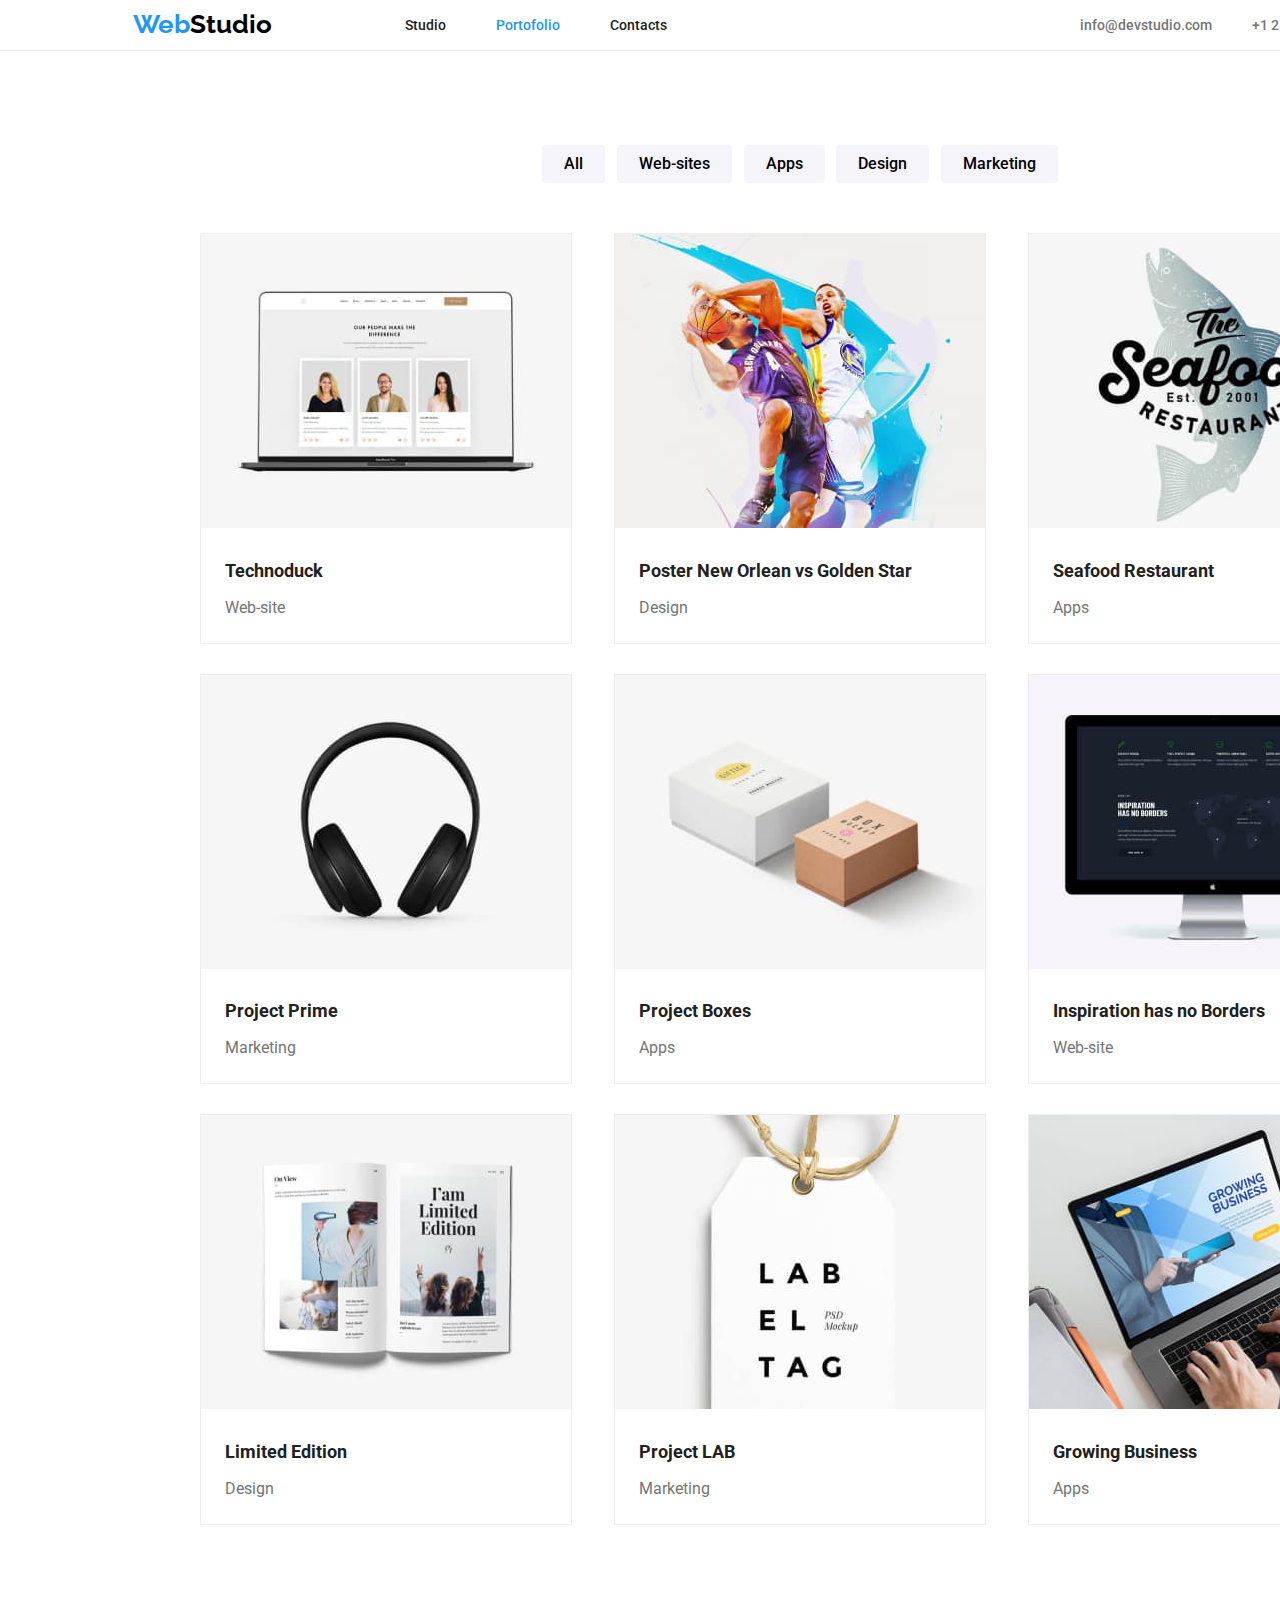
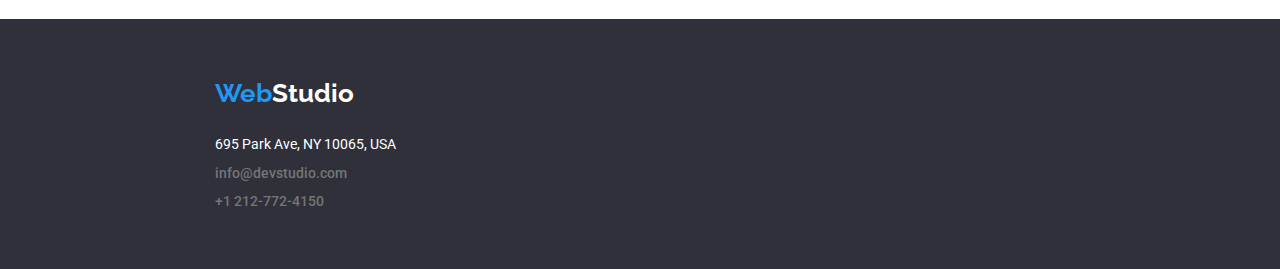
==== portofolio.html @ 1a27a384 "Initial commit" ====
<!DOCTYPE html>
<html lang="en">
  <head>
    <meta charset="UTF-8" />
    <meta name="viewport" content="width=device-width, initial-scale=1.0" />
    <link
      rel="stylesheet"
      href="https://cdnjs.cloudflare.com/ajax/libs/modern-normalize/1.0.0/modern-normalize.min.css"
    />
    <link rel="preconnect" href="https://fonts.googleapis.com" />
    <link rel="preconnect" href="https://fonts.gstatic.com" crossorigin />
    <link
      href="https://fonts.googleapis.com/css2?family=Raleway:wght@700&family=Roboto:wght@400;500;700;900&display=swap"
      rel="stylesheet"
    />
    <link rel="stylesheet" href="./css/styles.css" />
    <title>Portofolio</title>
  </head>
  <body>
    <header class="header-container">
      <div class="navigation-container">
        <a
          class="main-link"
          href="https://panabogdanc.github.io/goit-markup-hw-03/"
          ><span class="main-link-style">Web</span>Studio</a
        >
        <nav class="navigation-link">
          <ul>
            <li>
              <a class="navigation-link-address" href="./index.html">Studio</a>
            </li>
            <li>
              <a class="navigation-link-address actual" href="./portofolio.html"
                >Portofolio</a
              >
            </li>
            <li>
              <a class="navigation-link-address" href="./contacts.html"
                >Contacts</a
              >
            </li>
          </ul>
        </nav>
      </div>

      <ul class="address-container">
        <li>
          <a class="contact-method" href="mailto:info@devstudio.com"
            >info@devstudio.com</a
          >
        </li>
        <li>
          <a class="contact-method" href="tel:+1212-772-4150"
            >+1 212-772-4150</a
          >
        </li>
      </ul>
    </header>
    <main>
      <section class="main-section-container">
        <div class="cards-section-container">
          <ul class="portofolio-buttons-container">
            <li>
              <button class="portofolio-button" type="button">All</button>
            </li>
            <li>
              <button class="portofolio-button" type="button">Web-sites</button>
            </li>
            <li>
              <button class="portofolio-button" type="button">Apps</button>
            </li>
            <li>
              <button class="portofolio-button" type="button">Design</button>
            </li>
            <li>
              <button class="portofolio-button" type="button">Marketing</button>
            </li>
          </ul>
          <ul class="cards-container">
            <li>
              <article>
                <img
                  src="./images/technoduck.jpg"
                  width="370"
                  height="294"
                  alt="Technoduck website"
                />
                <h3 class="project-name">Technoduck</h3>
                <p class="project-category">Web-site</p>
              </article>
            </li>
            <li>
              <article>
                <img
                  src="./images/basketball-poster.jpg"
                  width="370"
                  height="294"
                  alt="Basketball poster"
                />
                <h3 class="project-name">Poster New Orlean vs Golden Star</h3>
                <p class="project-category">Design</p>
              </article>
            </li>
            <li>
              <article>
                <img
                  src="./images/seafood-restaurant.jpg"
                  width="370"
                  height="294"
                  alt="Seafood restaurant logo"
                />
                <h3 class="project-name">Seafood Restaurant</h3>
                <p class="project-category">Apps</p>
              </article>
            </li>
            <li>
              <article>
                <img
                  src="./images/headphones.jpg"
                  width="370"
                  height="294"
                  alt="Headphones"
                />
                <h3 class="project-name">Project Prime</h3>
                <p class="project-category">Marketing</p>
              </article>
            </li>
            <li>
              <article>
                <img
                  src="./images/boxes.jpg"
                  width="370"
                  height="294"
                  alt="Boxes"
                />
                <h3 class="project-name">Project Boxes</h3>
                <p class="project-category">Apps</p>
              </article>
            </li>
            <li>
              <article>
                <img
                  src="./images/imac.jpg"
                  width="370"
                  height="294"
                  alt="iMac"
                />
                <h3 class="project-name">Inspiration has no Borders</h3>
                <p class="project-category">Web-site</p>
              </article>
            </li>
            <li>
              <article>
                <img
                  src="./images/book.jpg"
                  width="370"
                  height="294"
                  alt="Book"
                />
                <h3 class="project-name">Limited Edition</h3>
                <p class="project-category">Design</p>
              </article>
            </li>
            <li>
              <article>
                <img
                  src="./images/tag.jpg"
                  width="370"
                  height="294"
                  alt="LAB Tag"
                />
                <h3 class="project-name">Project LAB</h3>
                <p class="project-category">Marketing</p>
              </article>
            </li>
            <li>
              <article>
                <img
                  src="./images/laptop.jpg"
                  width="370"
                  height="294"
                  alt="Laptop"
                />
                <h3 class="project-name">Growing Business</h3>
                <p class="project-category">Apps</p>
              </article>
            </li>
          </ul>
        </div>
      </section>
    </main>
    <footer class="footer-style">
      <div class="footer-container">
        <a
          class="footer-main-link"
          href="https://panabogdanc.github.io/goit-markup-hw-03/"
          ><span class="main-link-style">Web</span>Studio</a
        >
        <address class="address-style">
          <ul class="footer-address-container">
            <li>
              <span class="address-style">695 Park Ave, NY 10065, USA</span>
            </li>
            <li>
              <a class="contact-method" href="mailto:info@devstudio.com"
                >info@devstudio.com</a
              >
            </li>
            <li>
              <a class="contact-method" href="tel:+1212-772-4150"
                >+1 212-772-4150</a
              >
            </li>
          </ul>
        </address>
      </div>
    </footer>
  </body>
</html>
---- css/styles.css ----
/* Styles for both index.html and portofolio.html */
:root {
  --standard-font: 'Roboto', sans-serif;
  --standard-title-font: 'Raleway', sans-serif;
  --standard-bg-color: #2f303a;
  --standard-highlight-color: #2196f3;
  --standard-gray: #757575;
}

body {
  font-family: var(--standard-font);
  width: 1600px;
  background-color: #fff;
  color: #212121;
  margin: 0;
}

header ul {
  list-style-type: none;
}

.header-container {
  display: flex;
  align-items: center;
  justify-content: space-between;
  border-bottom: 1px solid #ececec;
}

.navigation-container {
  display: flex;
  flex-direction: row;
  justify-content: center;
  align-items: center;
  width: 50%;
  gap: 93px;
}

.navigation-link ul {
  display: flex;
  flex-direction: row;
  justify-content: center;
  gap: 50px;
}

.address-container {
  display: flex;
  width: 50%;
  flex-direction: row;
  align-items: center;
  justify-content: center;
  gap: 40px;
}

.main-link {
  text-decoration: none;
  font-family: var(--standard-title-font);
  color: #000;
  font-size: 26px;
  font-weight: 700;
}

.footer-main-link {
  text-decoration: none;
  font-family: var(--standard-title-font);
  color: #fff;
  font-size: 26px;
  font-weight: 700;
}

.main-link-style {
  color: var(--standard-highlight-color);
}

.navigation-link-address {
  text-decoration: none;
  font-size: 14px;
  font-weight: 500;
  color: #212121;
}

.contact-method {
  text-decoration: none;
  font-style: normal;
  font-size: 14px;
  font-weight: 500;
  color: var(--standard-gray);
}

.navigation-link-address:hover,
.navigation-link-address:focus,
.contact-method:hover,
.contact-method:focus {
  color: var(--standard-highlight-color);
}

.actual {
  color: var(--standard-highlight-color);
}

.footer-container {
  display: flex;
  flex-direction: column;
  justify-content: center;
  padding-top: 60px;
  padding-bottom: 60px;
  padding-left: 215px;
}

.footer-address-container {
  list-style-type: none;
  display: flex;
  flex-direction: column;
  padding-top: 28px;
  padding-left: 0;
  margin: 0;
  gap: 12px;
}

.footer-style {
  /* height: 251px; */
  background-color: var(--standard-bg-color);
  color: #fff;
}

.address-style {
  color: #fff;
  font-size: 14px;
  font-style: normal;
}

/* Styles for index.html */

.first-section {
  background-color: var(--standard-bg-color);
  display: flex;
  justify-content: center;
  color: #fff;
  overflow: auto;
}

.first-section-container {
  display: flex;
  width: 696px;
  flex-direction: column;
  align-items: center;
  padding-top: 200px;
  padding-bottom: 200px;
  gap: 30px;
}

.first-section-title {
  font-size: 44px;
  letter-spacing: 0.2rem;
  width: 696px;
  text-align: center;
  margin: 0;
}

.first-section-button {
  color: #fff;
  background-color: var(--standard-highlight-color);
  font-family: inherit;
  font-size: 16px;
  cursor: pointer;

  width: 200px;
  height: 50px;
  border-radius: 4px;
  border-color: #000;
  box-shadow: 0px 2px 4px rgba(0, 0, 0, 0.2);
}

.first-section-button:hover,
.first-section-button:focus {
  background-color: #188ce8;
}

.what-we-do-section-container {
  display: flex;
  width: 1600px;
  flex-direction: column;
  align-items: center;
}

.what-we-do-description-container {
  display: flex;
  width: 1200px;
  justify-content: space-between;
  gap: 30px;
  padding: 94px 0 94px 0;
  list-style-type: none;
  margin: 0;
}

.what-we-do-container {
  display: flex;
  flex-direction: column;
  align-items: center;
  gap: 50px;
}

.what-we-do-picture-container {
  display: flex;
  width: 1200px;
  justify-content: space-between;
  gap: 30px;
  padding: 0 0 94px 0;
  margin: 0;
  list-style-type: none;
}

.what-we-do-title {
  font-size: 36px;
  font-weight: 700;
  margin: 0;
}

.what-we-do-element {
  font-size: 14px;
  font-weight: 700;
}

.what-we-do-description {
  color: var(--standard-gray);
  font-size: 14px;
  line-height: 1.7;
}

.team-cards-container {
  display: flex;
  width: 1200px;
  justify-content: space-between;
  gap: 30px;
  padding: 50px 0 94px 0;
  margin: 0;
  list-style-type: none;
}

.team-cards-container li {
  background-color: #fff;
  border-bottom-left-radius: 4px;
  border-bottom-right-radius: 4px;
}

.our-team-section {
  display: flex;
  justify-content: center;
  background-color: #f5f4fa;
}

.our-team-section-container {
  display: flex;
  width: 1200px;
  flex-direction: column;
  align-items: center;
}

.cards-description {
  background-color: #fff;
}

.team-title {
  font-size: 36px;
  font-weight: 700;
  padding: 94px 0 0 0;
  margin: 0;
}

.team-member {
  display: flex;
  justify-content: center;
  font-size: 16px;
  font-weight: 500;
  padding-top: 30px;
  margin: 0;
}

.team-role {
  display: flex;
  justify-content: center;
  color: var(--standard-gray);
  padding: 10px auto 30px auto;
}

/* Styles for portofolio.html */

.portofolio-button {
  font-family: inherit;
  font-size: 16px;
  font-weight: 500;
  line-height: 1.625;
  background-color: #f5f4fa;
  border: none;
  border-radius: 4px;
  cursor: pointer;
  padding: 6px 22px 6px 22px;
}

.portofolio-button:hover,
.portofolio-button:focus {
  color: #fff;
  background-color: var(--standard-highlight-color);
}

.project-name {
  font-size: 18px;
  line-height: 2;
  font-weight: 700;
  margin-top: 20px;
  margin-left: 24px;
  margin-bottom: 0;
}

.project-category {
  color: var(--standard-gray);
  line-height: 1.875;
  margin-top: 4px;
  margin-bottom: 20px;
  margin-left: 24px;
}

.main-section-container {
  display: flex;
  justify-content: center;
}

.cards-section-container {
  display: flex;
  width: 1200px;
  flex-direction: column;
  align-items: center;
  padding-top: 94px;
  padding-bottom: 94px;
}

.portofolio-buttons-container {
  display: flex;
  width: 516px;
  justify-content: space-between;
  list-style-type: none;
  gap: 8px;
  padding: 0;
  margin: 0;
}

.cards-container {
  display: flex;
  flex-wrap: wrap;
  justify-content: space-between;
  gap: 30px;
  flex-basis: calc((100% - 30px) / 3);
  padding-top: 50px;
  padding-left: 0;
  margin: 0;
  list-style-type: none;
}

.cards-container li {
  border: 1px solid #eeeeee;
}
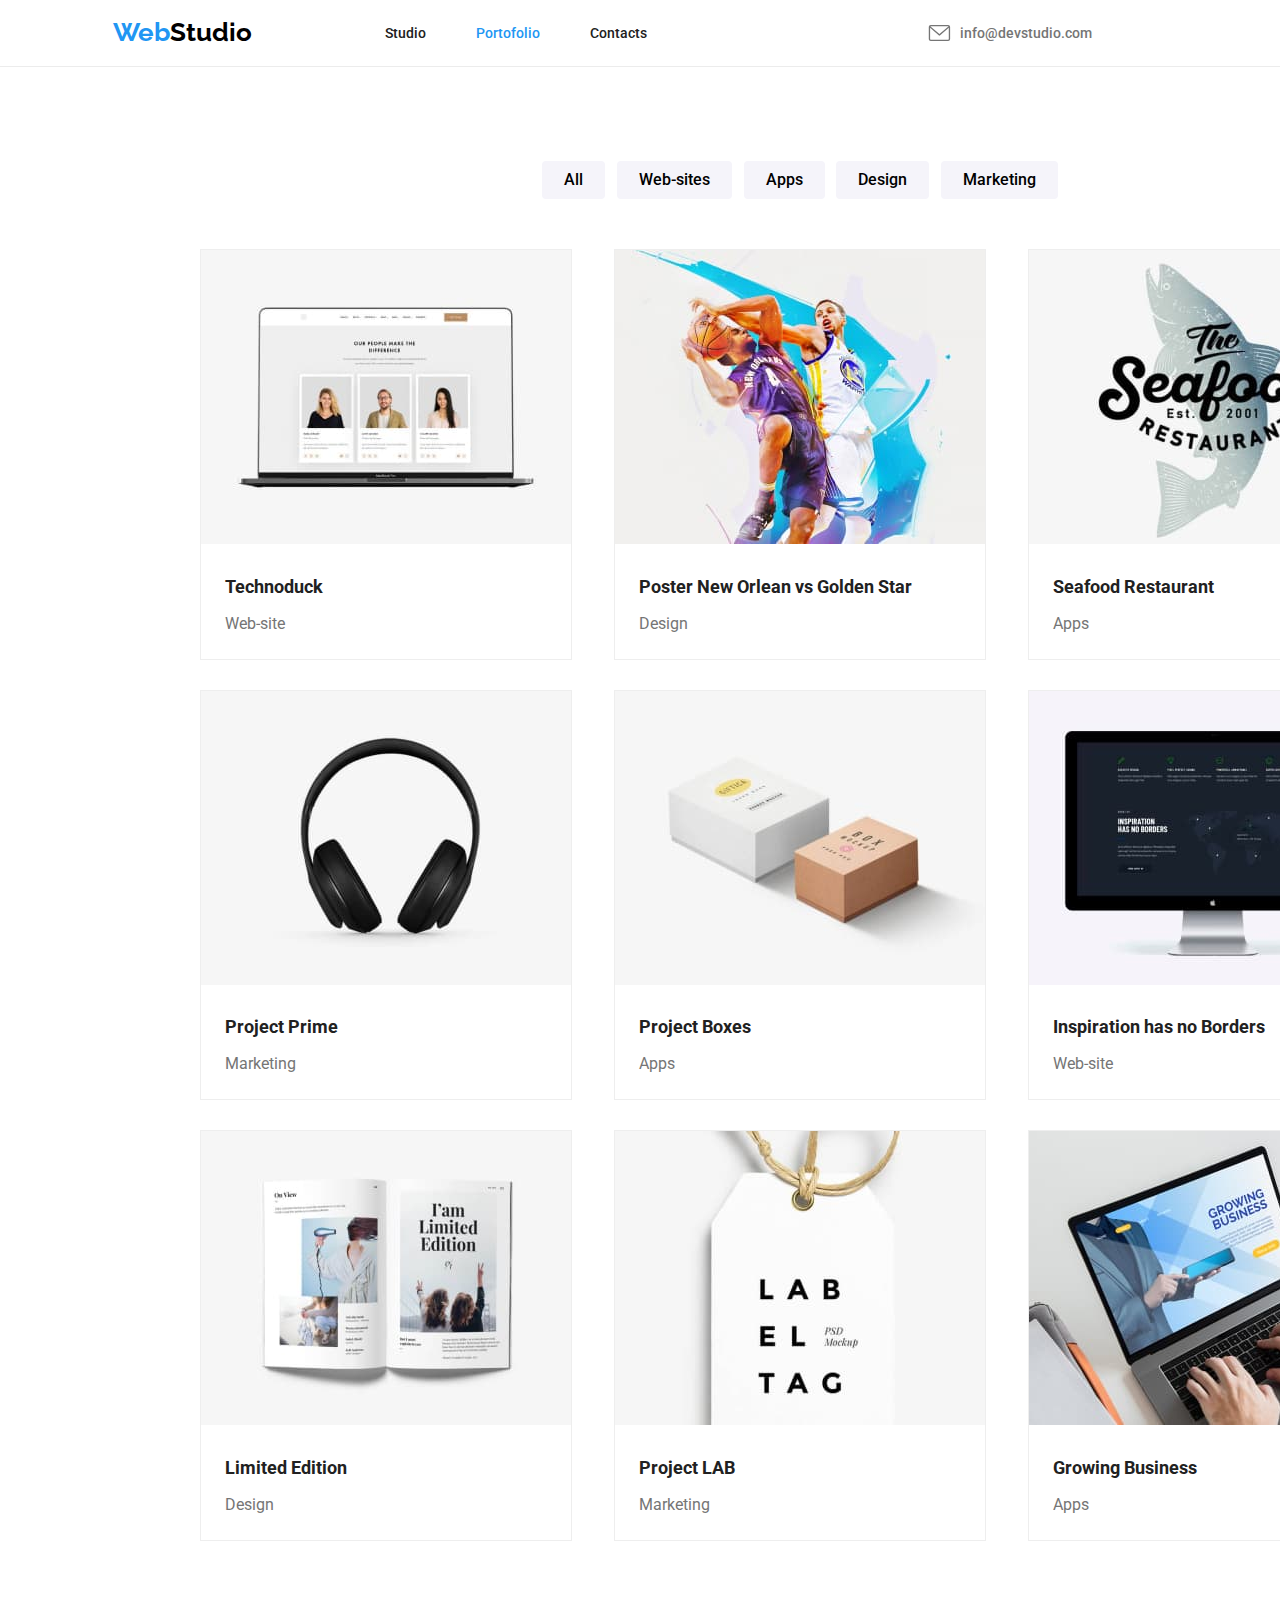
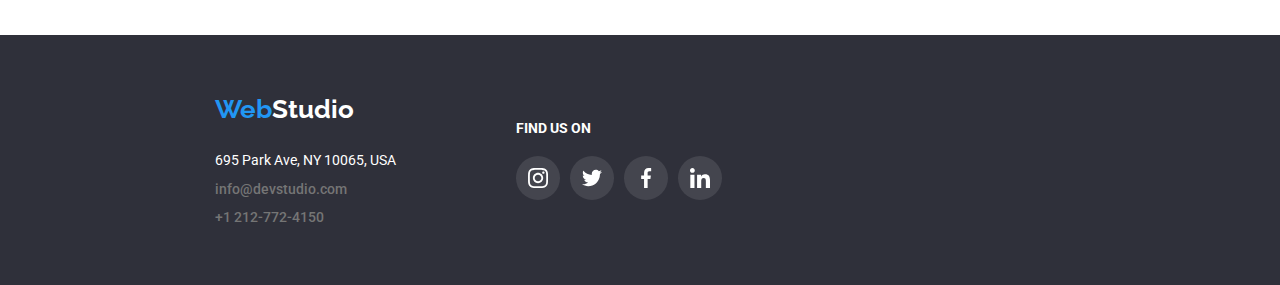
==== commit 232e3be2: "Homework 4" ====
--- a/portofolio.html
+++ b/portofolio.html
@@ -21,7 +21,7 @@
       <div class="navigation-container">
         <a
           class="main-link"
-          href="https://panabogdanc.github.io/goit-markup-hw-03/"
+          href="https://panabogdanc.github.io/goit-markup-hw-04/"
           ><span class="main-link-style">Web</span>Studio</a
         >
         <nav class="navigation-link">
@@ -45,14 +45,24 @@
 
       <ul class="address-container">
         <li>
-          <a class="contact-method" href="mailto:info@devstudio.com"
-            >info@devstudio.com</a
-          >
+          <div class="icon-and-address">
+            <svg class="svg-icon">
+              <use xlink:href="./images/icons.svg#icon-mail" />
+            </svg>
+            <a class="contact-method" href="mailto:info@devstudio.com"
+              >info@devstudio.com</a
+            >
+          </div>
         </li>
         <li>
-          <a class="contact-method" href="tel:+1212-772-4150"
-            >+1 212-772-4150</a
-          >
+          <div class="icon-and-address">
+            <svg class="svg-icon">
+              <use xlink:href="./images/icons.svg#icon-tel" />
+            </svg>
+            <a class="contact-method" href="tel:+1212-772-4150"
+              >+1 212-772-4150</a
+            >
+          </div>
         </li>
       </ul>
     </header>
@@ -193,7 +203,7 @@
       <div class="footer-container">
         <a
           class="footer-main-link"
-          href="https://panabogdanc.github.io/goit-markup-hw-03/"
+          href="https://panabogdanc.github.io/goit-markup-hw-04/"
           ><span class="main-link-style">Web</span>Studio</a
         >
         <address class="address-style">
@@ -214,6 +224,31 @@
           </ul>
         </address>
       </div>
+      <div class="find-us">
+        <h3 class="find-us-title">FIND US ON</h3>
+        <ul class="find-us-list">
+          <li>
+            <svg>
+              <use xlink:href="./images/icons.svg#icon-instagram" />
+            </svg>
+          </li>
+          <li>
+            <svg>
+              <use xlink:href="./images/icons.svg#icon-twitter" />
+            </svg>
+          </li>
+          <li>
+            <svg>
+              <use xlink:href="./images/icons.svg#icon-facebook" />
+            </svg>
+          </li>
+          <li>
+            <svg>
+              <use xlink:href="./images/icons.svg#icon-linkedin" />
+            </svg>
+          </li>
+        </ul>
+      </div>
     </footer>
   </body>
 </html>
--- a/css/styles.css
+++ b/css/styles.css
@@ -40,15 +40,33 @@
   flex-direction: row;
   justify-content: center;
   gap: 50px;
+  margin: 24px 0 24px 0;
 }
 
 .address-container {
   display: flex;
-  width: 50%;
-  flex-direction: row;
-  align-items: center;
-  justify-content: center;
-  gap: 40px;
+  justify-content: flex-end;
+}
+
+.svg-icon:hover,
+.svg-icon:focus {
+  fill: var(--standard-highlight-color);
+}
+
+.icon-and-address {
+  display: flex;
+  justify-content: center;
+}
+
+.icon-and-address svg {
+  width: 10%;
+  height: 16px;
+  fill: #757575;
+}
+
+.icon-and-address:hover,
+.icon-and-address:focus {
+  fill: var(--standard-highlight-color);
 }
 
 .main-link {
@@ -108,6 +126,7 @@
 
 .footer-address-container {
   list-style-type: none;
+  width: 231px;
   display: flex;
   flex-direction: column;
   padding-top: 28px;
@@ -118,6 +137,7 @@
 
 .footer-style {
   /* height: 251px; */
+  display: flex;
   background-color: var(--standard-bg-color);
   color: #fff;
 }
@@ -128,10 +148,53 @@
   font-style: normal;
 }
 
+.find-us {
+  display: flex;
+  flex-direction: column;
+  justify-content: center;
+  padding-left: 70px;
+}
+
+.find-us-title {
+  font-size: 14px;
+  line-height: 16px;
+  padding: 0;
+  margin: 0;
+}
+
+.find-us-list {
+  list-style-type: none;
+  display: flex;
+  gap: 10px;
+  padding: 20px 0 0 0;
+  margin: 0;
+}
+
+.find-us-list li {
+  width: 44px;
+  height: 44px;
+  background-color: rgba(255, 255, 255, 0.1);
+  border-radius: 50%;
+  display: flex;
+  justify-content: center;
+  fill: #fff;
+}
+
+.find-us-list li:hover,
+.find-us-list li:focus {
+  background-color: var(--standard-highlight-color);
+  fill: #fff;
+}
+
+.find-us-list svg {
+  width: 20px;
+}
+
 /* Styles for index.html */
 
 .first-section {
   background-color: var(--standard-bg-color);
+  background-image: url(/images/background-image.jpg);
   display: flex;
   justify-content: center;
   color: #fff;
@@ -192,6 +255,24 @@
   margin: 0;
 }
 
+.what-we-do-icons-container {
+  background-color: #f5f4fa;
+  display: flex;
+  justify-content: center;
+  align-items: center;
+  padding: 25px 100px;
+}
+
+.what-we-do-icons {
+  width: 70px;
+  height: 70px;
+}
+
+.what-we-do-icons svg {
+  width: 70px;
+  height: 70px;
+}
+
 .what-we-do-container {
   display: flex;
   flex-direction: column;
@@ -242,6 +323,10 @@
   border-bottom-right-radius: 4px;
 }
 
+.team-cards-container > li {
+  box-shadow: 0px 2px 5px rgba(0, 0, 0, 0.2);
+}
+
 .our-team-section {
   display: flex;
   justify-content: center;
@@ -280,6 +365,71 @@
   justify-content: center;
   color: var(--standard-gray);
   padding: 10px auto 30px auto;
+}
+
+.team-social-media {
+  display: flex;
+  justify-content: center;
+  padding: 0 0 30px 0;
+}
+
+.team-social-media li {
+  display: flex;
+  justify-content: center;
+  align-items: center;
+  width: 40px;
+  height: 40px;
+  list-style-type: none;
+  fill: #afb1b8;
+}
+
+.team-social-media li:hover,
+.team-social-media li:focus {
+  background-color: var(--standard-highlight-color);
+  border-radius: 50%;
+  fill: #fff;
+}
+
+.team-social-media li svg {
+  width: 20px;
+  height: 20px;
+}
+
+.regular-customers-container {
+  display: flex;
+  flex-direction: column;
+  align-items: center;
+  padding-top: 94px;
+  padding-bottom: 94px;
+}
+
+.regular-customers-title {
+  font-size: 36px;
+  font-weight: 700;
+  margin: 0;
+}
+
+.regular-customers-list {
+  list-style-type: none;
+  display: flex;
+  gap: 30px;
+  padding: 50px 0 0 0;
+  margin: 0;
+}
+
+.regular-customers-list li {
+  width: 170px;
+  height: 92px;
+  display: flex;
+  border: 1px solid #afb1b8;
+  border-radius: 4px;
+  fill: #afb1b8;
+}
+
+.regular-customers-list li:hover,
+.regular-customers-list li:focus {
+  fill: var(--standard-highlight-color);
+  border-color: var(--standard-highlight-color);
 }
 
 /* Styles for portofolio.html */
@@ -300,6 +450,7 @@
 .portofolio-button:focus {
   color: #fff;
   background-color: var(--standard-highlight-color);
+  box-shadow: 0px 2px 0px rgba(0, 0, 0, 0.2);
 }
 
 .project-name {
@@ -358,3 +509,7 @@
 .cards-container li {
   border: 1px solid #eeeeee;
 }
+
+.cards-container > li:hover {
+  box-shadow: 0px 2px 4px rgba(0, 0, 0, 0.2);
+}
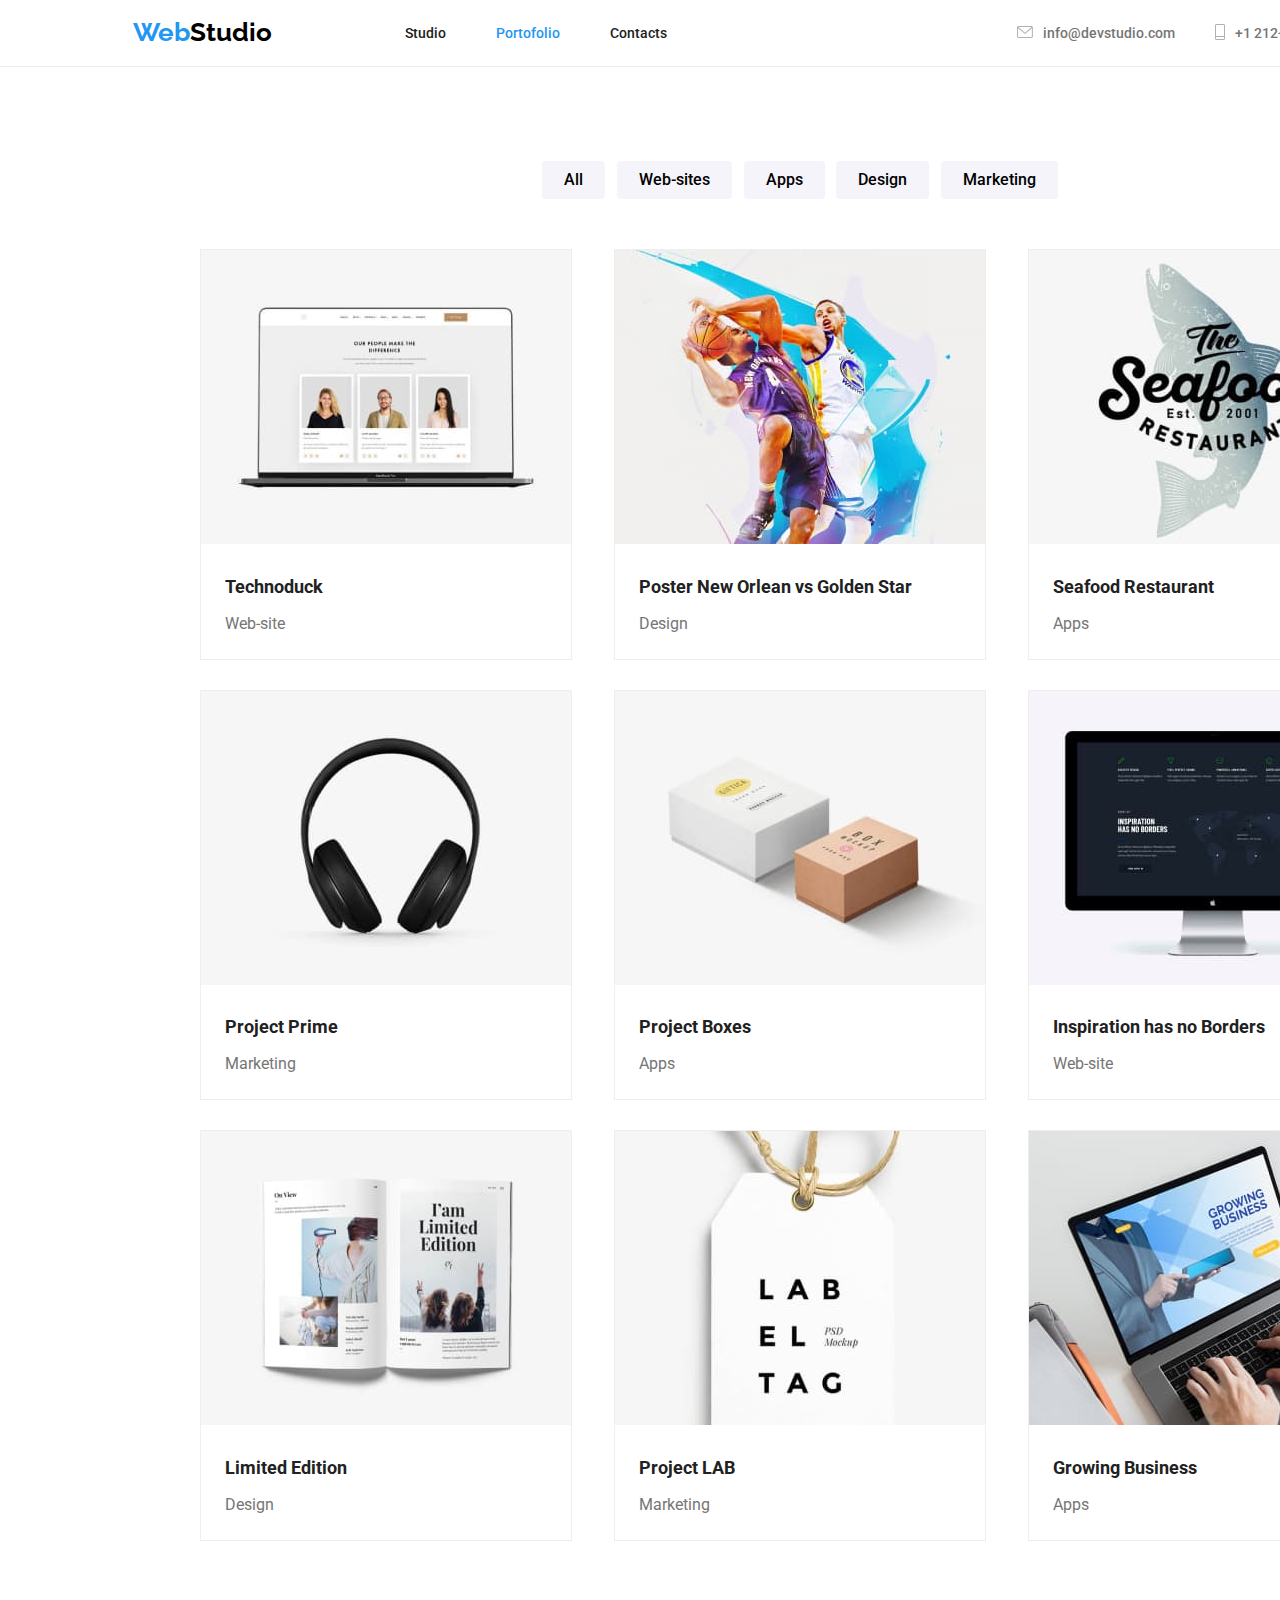
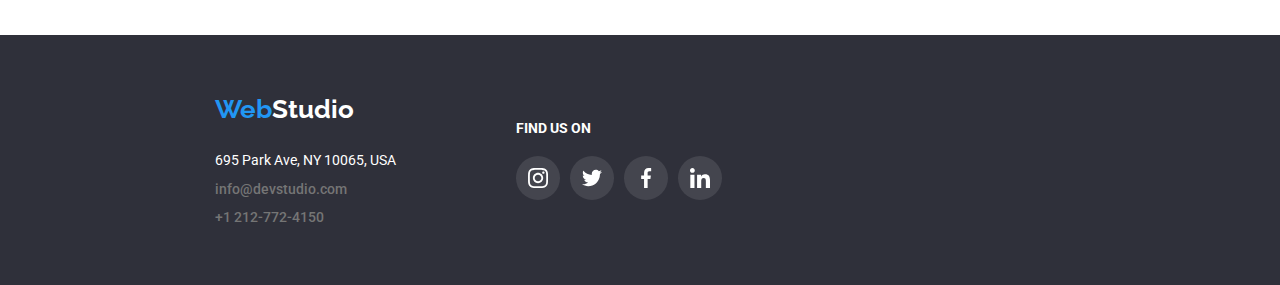
==== commit 6e0f5f2f: "Header icons revision" ====
--- a/portofolio.html
+++ b/portofolio.html
@@ -42,29 +42,26 @@
           </ul>
         </nav>
       </div>
-
-      <ul class="address-container">
-        <li>
-          <div class="icon-and-address">
-            <svg class="svg-icon">
-              <use xlink:href="./images/icons.svg#icon-mail" />
-            </svg>
+      <div class="header-contact-container">
+        <ul class="address-container">
+          <li>
             <a class="contact-method" href="mailto:info@devstudio.com"
+              ><span
+                ><svg class="svg-icon">
+                  <use xlink:href="./images/icons.svg#icon-mail" /></svg></span
               >info@devstudio.com</a
             >
-          </div>
-        </li>
-        <li>
-          <div class="icon-and-address">
-            <svg class="svg-icon">
-              <use xlink:href="./images/icons.svg#icon-tel" />
-            </svg>
+          </li>
+          <li>
             <a class="contact-method" href="tel:+1212-772-4150"
+              ><span
+                ><svg class="svg-icon">
+                  <use xlink:href="./images/icons.svg#icon-tel" /></svg></span
               >+1 212-772-4150</a
             >
-          </div>
-        </li>
-      </ul>
+          </li>
+        </ul>
+      </div>
     </header>
     <main>
       <section class="main-section-container">
--- a/css/styles.css
+++ b/css/styles.css
@@ -43,25 +43,27 @@
   margin: 24px 0 24px 0;
 }
 
+.header-contact-container {
+  width: 50%;
+  display: flex;
+  justify-content: center;
+}
+
 .address-container {
   display: flex;
   justify-content: flex-end;
-}
-
-.svg-icon:hover,
-.svg-icon:focus {
-  fill: var(--standard-highlight-color);
-}
-
-.icon-and-address {
-  display: flex;
-  justify-content: center;
-}
-
-.icon-and-address svg {
-  width: 10%;
+  align-items: center;
+  padding: 0;
+}
+
+.address-container li:first-child svg {
+  width: 16px;
+  height: 12px;
+}
+
+.address-container li:last-child svg {
+  width: 10px;
   height: 16px;
-  fill: #757575;
 }
 
 .icon-and-address:hover,
@@ -97,18 +99,28 @@
 }
 
 .contact-method {
+  display: flex;
+  align-items: center;
   text-decoration: none;
   font-style: normal;
   font-size: 14px;
   font-weight: 500;
   color: var(--standard-gray);
+  margin-right: 40px;
+}
+
+.svg-icon {
+  fill: #afb1b8;
+  margin-right: 10px;
 }
 
 .navigation-link-address:hover,
 .navigation-link-address:focus,
 .contact-method:hover,
-.contact-method:focus {
+.contact-method:focus,
+.contact-method:hover span svg {
   color: var(--standard-highlight-color);
+  fill: var(--standard-highlight-color);
 }
 
 .actual {
@@ -194,7 +206,7 @@
 
 .first-section {
   background-color: var(--standard-bg-color);
-  background-image: url(/images/background-image.jpg);
+  background-image: url(../images/background-image.jpg);
   display: flex;
   justify-content: center;
   color: #fff;
